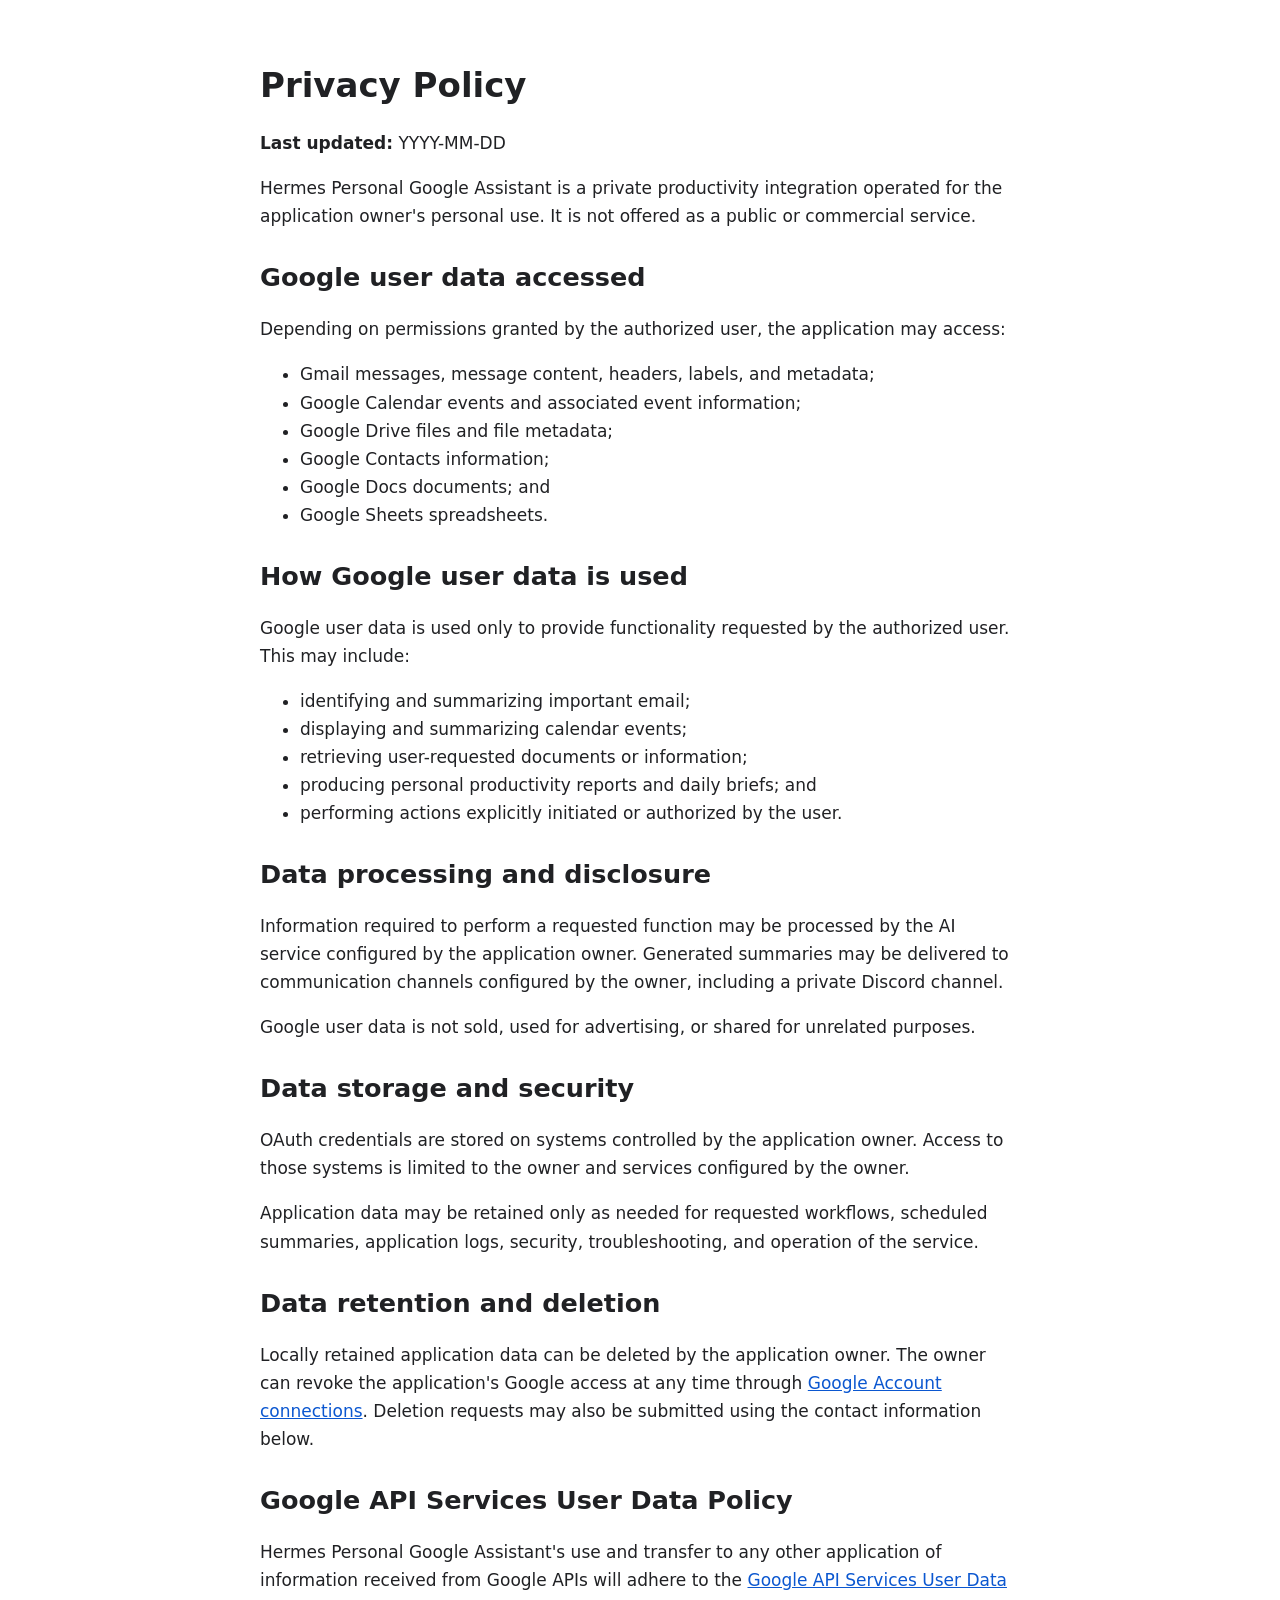
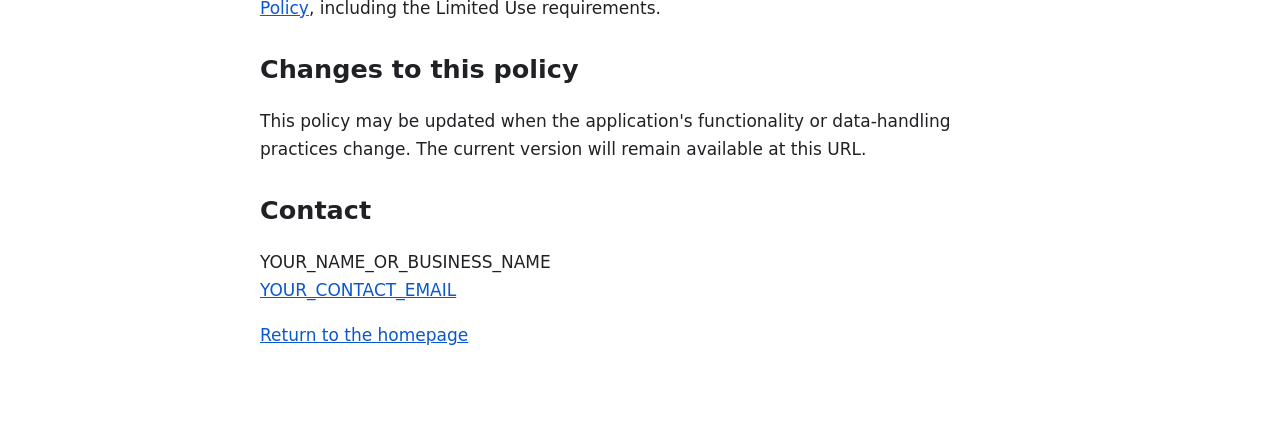
==== privacy.html @ e5fa4c49 "feat: add Google OAuth information site" ====
<!doctype html>
<html lang="en">
<head>
  <meta charset="utf-8">
  <meta name="viewport" content="width=device-width, initial-scale=1">
  <title>Privacy Policy — Hermes Personal Google Assistant</title>
  <link rel="stylesheet" href="/style.css">
</head>
<body>
  <main>
    <h1>Privacy Policy</h1>
    <p><strong>Last updated:</strong> YYYY-MM-DD</p>
    <p>Hermes Personal Google Assistant is a private productivity integration operated for the application owner's personal use. It is not offered as a public or commercial service.</p>

    <h2>Google user data accessed</h2>
    <p>Depending on permissions granted by the authorized user, the application may access:</p>
    <ul>
      <li>Gmail messages, message content, headers, labels, and metadata;</li>
      <li>Google Calendar events and associated event information;</li>
      <li>Google Drive files and file metadata;</li>
      <li>Google Contacts information;</li>
      <li>Google Docs documents; and</li>
      <li>Google Sheets spreadsheets.</li>
    </ul>

    <h2>How Google user data is used</h2>
    <p>Google user data is used only to provide functionality requested by the authorized user. This may include:</p>
    <ul>
      <li>identifying and summarizing important email;</li>
      <li>displaying and summarizing calendar events;</li>
      <li>retrieving user-requested documents or information;</li>
      <li>producing personal productivity reports and daily briefs; and</li>
      <li>performing actions explicitly initiated or authorized by the user.</li>
    </ul>

    <h2>Data processing and disclosure</h2>
    <p>Information required to perform a requested function may be processed by the AI service configured by the application owner. Generated summaries may be delivered to communication channels configured by the owner, including a private Discord channel.</p>
    <p>Google user data is not sold, used for advertising, or shared for unrelated purposes.</p>

    <h2>Data storage and security</h2>
    <p>OAuth credentials are stored on systems controlled by the application owner. Access to those systems is limited to the owner and services configured by the owner.</p>
    <p>Application data may be retained only as needed for requested workflows, scheduled summaries, application logs, security, troubleshooting, and operation of the service.</p>

    <h2>Data retention and deletion</h2>
    <p>Locally retained application data can be deleted by the application owner. The owner can revoke the application's Google access at any time through <a href="https://myaccount.google.com/connections">Google Account connections</a>. Deletion requests may also be submitted using the contact information below.</p>

    <h2>Google API Services User Data Policy</h2>
    <p>Hermes Personal Google Assistant's use and transfer to any other application of information received from Google APIs will adhere to the <a href="https://developers.google.com/terms/api-services-user-data-policy">Google API Services User Data Policy</a>, including the Limited Use requirements.</p>

    <h2>Changes to this policy</h2>
    <p>This policy may be updated when the application's functionality or data-handling practices change. The current version will remain available at this URL.</p>

    <h2>Contact</h2>
    <p>YOUR_NAME_OR_BUSINESS_NAME<br><a href="mailto:YOUR_CONTACT_EMAIL">YOUR_CONTACT_EMAIL</a></p>
    <p><a href="/">Return to the homepage</a></p>
  </main>
</body>
</html>
---- style.css ----
:root {
  color-scheme: light dark;
  font-family: Inter, ui-sans-serif, system-ui, -apple-system, BlinkMacSystemFont, "Segoe UI", sans-serif;
  color: #202124;
  background: #ffffff;
}

body {
  max-width: 760px;
  margin: 0 auto;
  padding: 64px 24px;
  font-size: 17px;
  line-height: 1.65;
}

h1,
h2 {
  line-height: 1.25;
}

h1 {
  margin-top: 0;
}

h2 {
  margin-top: 2rem;
}

a {
  color: #0b57d0;
}

nav,
footer {
  margin-top: 40px;
}

@media (prefers-color-scheme: dark) {
  :root {
    color: #e8eaed;
    background: #202124;
  }

  a {
    color: #8ab4f8;
  }
}
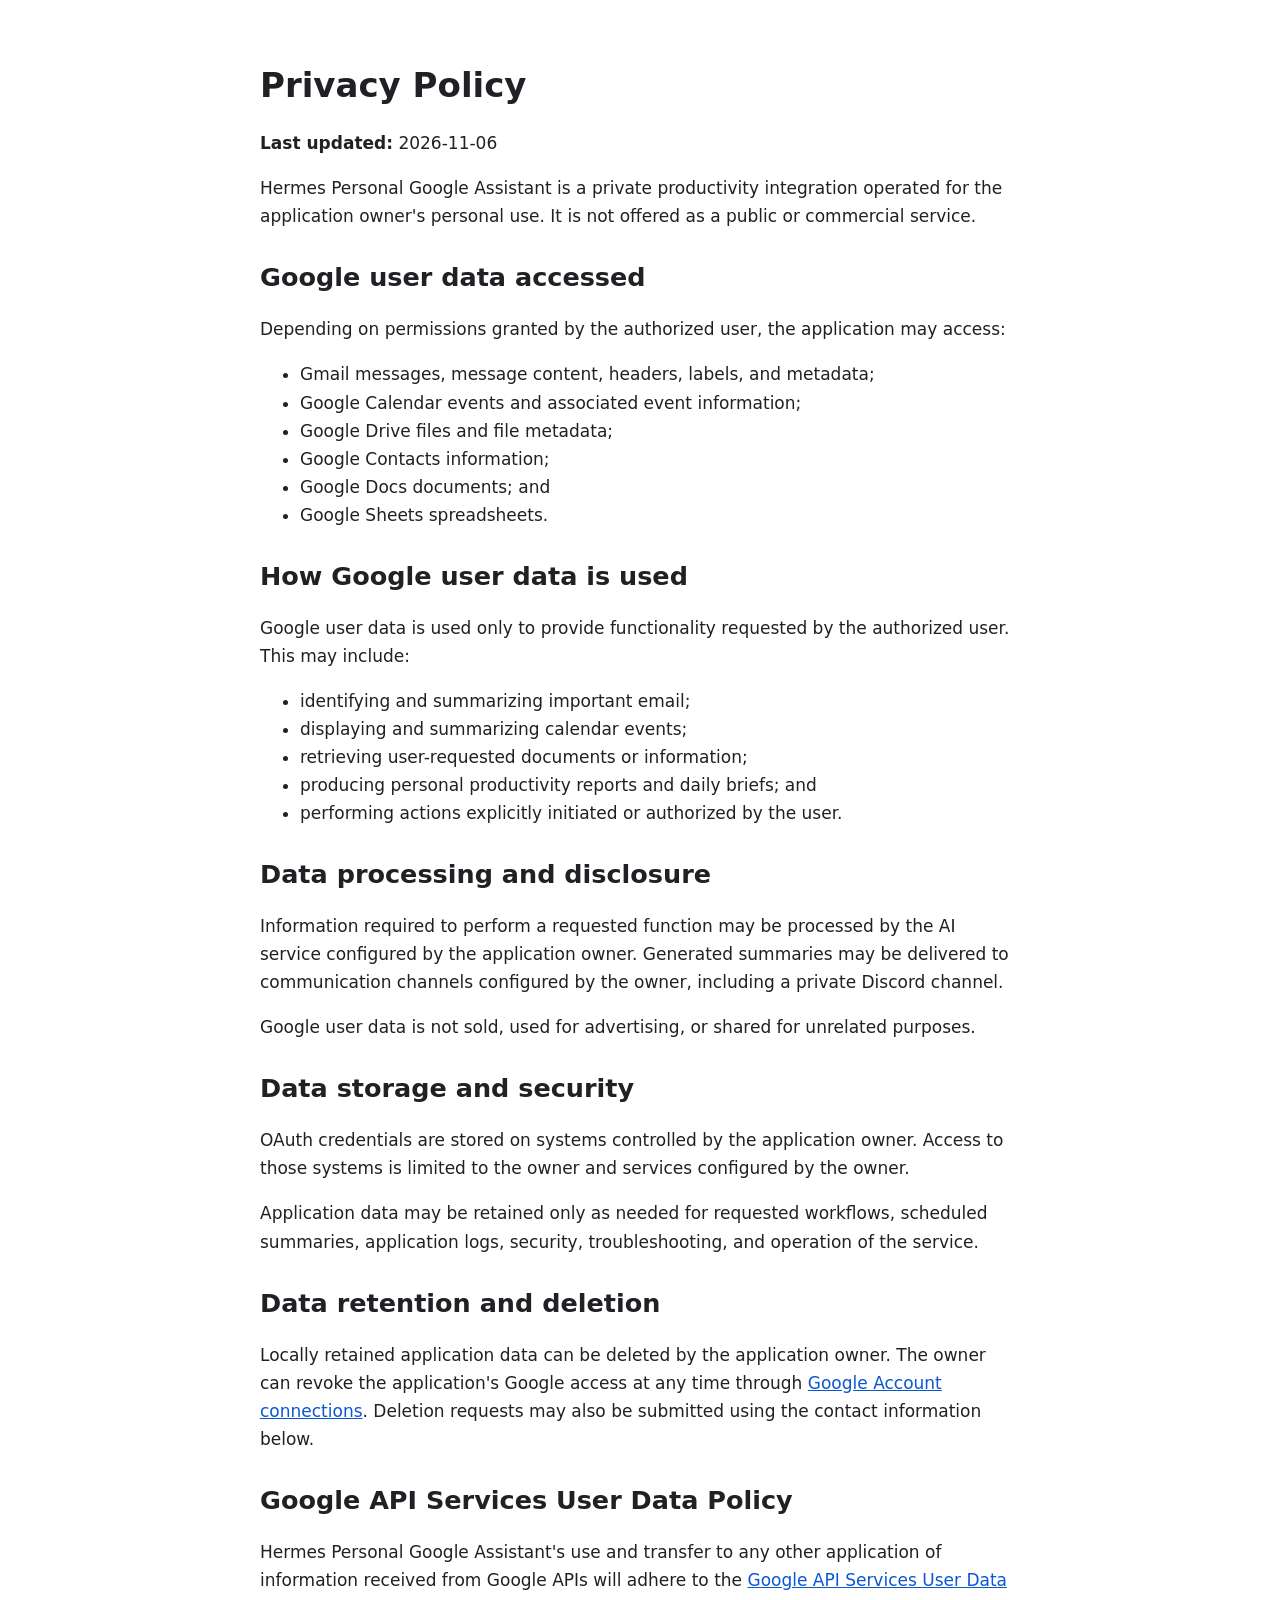
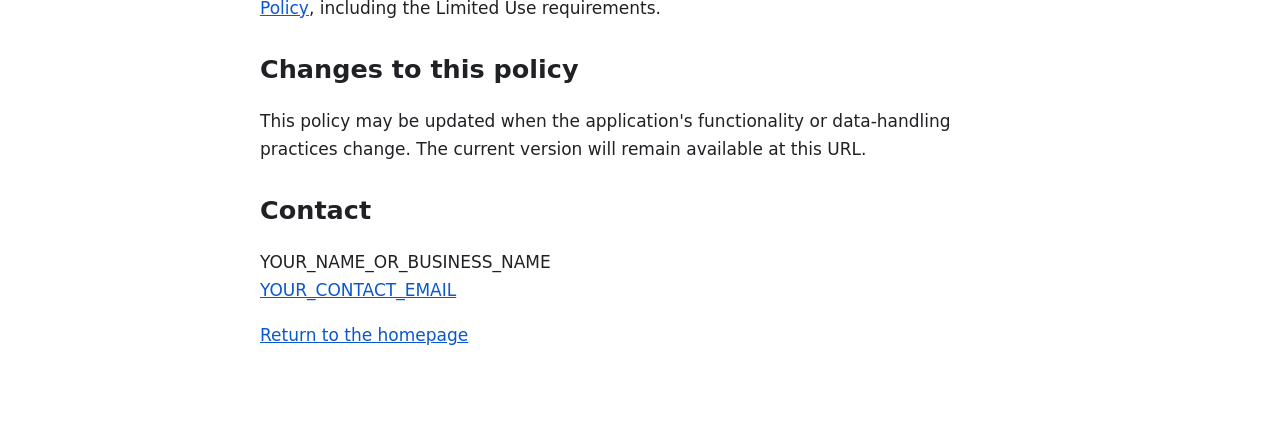
==== commit bd5e3923: "fix: replace legal page date placeholders" ====
--- a/privacy.html
+++ b/privacy.html
@@ -9,7 +9,7 @@
 <body>
   <main>
     <h1>Privacy Policy</h1>
-    <p><strong>Last updated:</strong> YYYY-MM-DD</p>
+    <p><strong>Last updated:</strong> 2026-11-06</p>
     <p>Hermes Personal Google Assistant is a private productivity integration operated for the application owner's personal use. It is not offered as a public or commercial service.</p>
 
     <h2>Google user data accessed</h2>
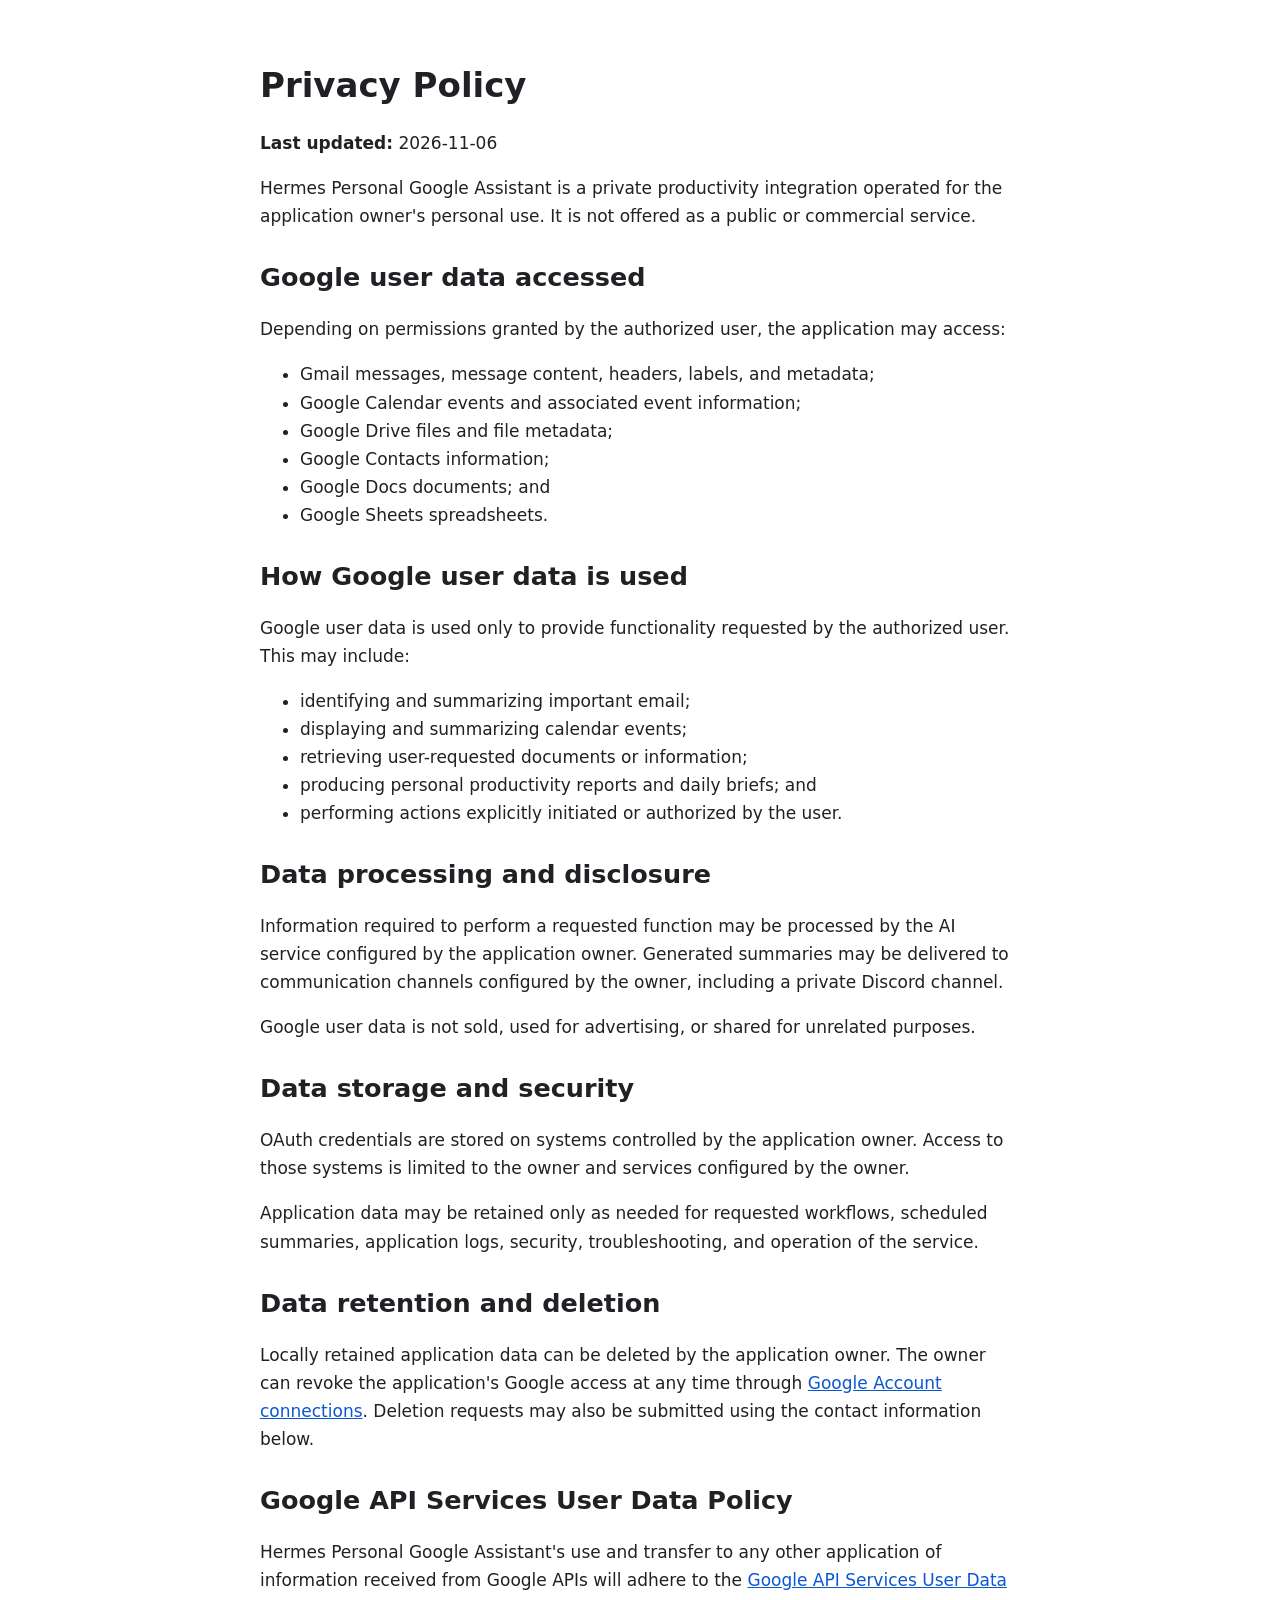
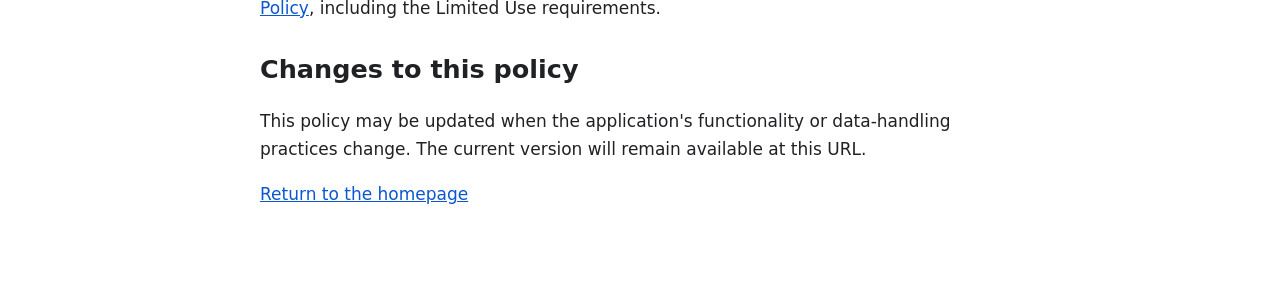
==== commit e801a9c1: "fix: remove contact details from public pages" ====
--- a/privacy.html
+++ b/privacy.html
@@ -50,8 +50,6 @@
     <h2>Changes to this policy</h2>
     <p>This policy may be updated when the application's functionality or data-handling practices change. The current version will remain available at this URL.</p>
 
-    <h2>Contact</h2>
-    <p>YOUR_NAME_OR_BUSINESS_NAME<br><a href="mailto:YOUR_CONTACT_EMAIL">YOUR_CONTACT_EMAIL</a></p>
     <p><a href="/">Return to the homepage</a></p>
   </main>
 </body>
--- a/style.css
+++ b/style.css
@@ -30,8 +30,7 @@
   color: #0b57d0;
 }
 
-nav,
-footer {
+nav {
   margin-top: 40px;
 }
 
